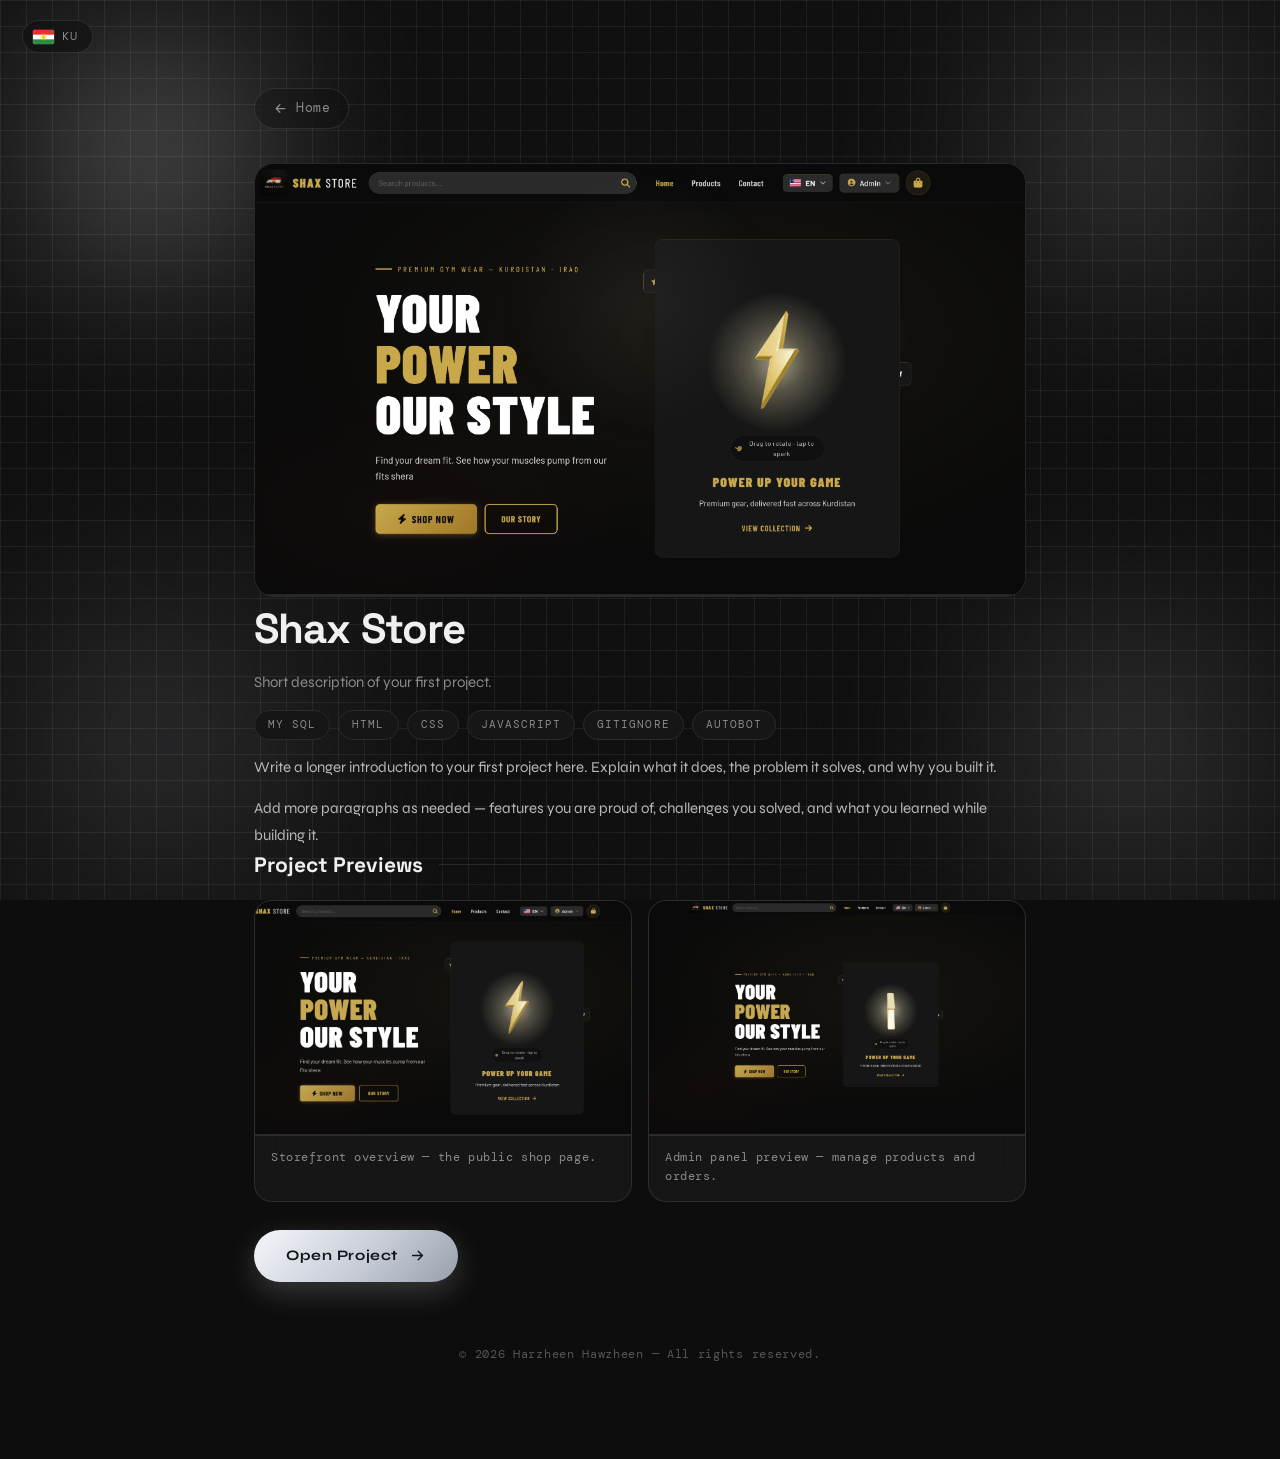
==== project.html @ 423fa11d "Add files via upload" ====
<!DOCTYPE html>
<html lang="en">
<head>
  <meta charset="UTF-8">
  <meta name="viewport" content="width=device-width, initial-scale=1.0">
  <title>Project | Harzheen Hawzheen</title>
  <meta name="description" content="Project details.">
  <link rel="preconnect" href="https://fonts.googleapis.com">
  <link rel="preconnect" href="https://fonts.gstatic.com" crossorigin>
  <link href="https://fonts.googleapis.com/css2?family=Syne:wght@400;500;600;700;800&family=DM+Mono:wght@300;400;500&display=swap" rel="stylesheet">
  <link rel="stylesheet" href="style.css">
</head>
<body>

  <div class="backdrop" aria-hidden="true">
    <div class="orb orb-a"></div>
    <div class="orb orb-b"></div>
    <div class="orb orb-c"></div>
    <div class="orb orb-d"></div>
    <div class="grid-lines"></div>
    <div class="grain"></div>
  </div>

  <!-- language switcher: EN / كوردی -->
  <button class="lang-btn" id="lang-btn" type="button" aria-label="Switch language">
    <span class="flag" id="lang-flag"></span>
    <span class="mono" id="lang-code">KU</span>
  </button>

  <main class="page">

    <nav class="topbar reveal">
      <a class="back" href="index.html">
        <svg viewBox="0 0 24 24" aria-hidden="true"><path d="M19 12H5M11 18l-6-6 6-6"/></svg>
        <span data-i18n="backHome">Home</span>
      </a>
    </nav>

    <article class="detail reveal">
      <div class="detail-thumb">
        <img id="project-image" src="" alt="">
      </div>
      <h1 class="detail-title" id="project-title"></h1>
      <p class="detail-tagline" id="project-tagline"></p>
      <div class="tags" id="project-tags"></div>
      <div class="detail-body" id="project-body"></div>
      <section id="project-features"></section>
      <section id="preview-section">
        <div class="section-head">
          <h2 id="previews-title" data-i18n="previewsTitle">Previews</h2>
          <span class="rule"></span>
        </div>
        <div class="preview-grid" id="project-previews"><!-- auto-generated by script.js from PROJECTS[n].previews --></div>
      </section>
      <div class="detail-actions">
        <a id="project-link" class="useful-btn" href="#">
          Open Project
          <svg viewBox="0 0 24 24" aria-hidden="true"><path d="M5 12h14M13 6l6 6-6 6"/></svg>
        </a>
        <a id="project-code" class="btn-outline" href="#">
          View Code
          <svg viewBox="0 0 24 24" aria-hidden="true"><path d="M8 6l-5 6 5 6M16 6l5 6-5 6"/></svg>
        </a>
      </div>
    </article>

    <footer class="site-footer reveal">
      <p class="copyright">&copy; 2026 Harzheen Hawzheen &mdash; All rights reserved.</p>
    </footer>

  </main>

  <script src="script.js"></script>
</body>
</html>
---- style.css ----
/* ============================================================
   Harzheen Hawzheen — portfolio theme
   Dark monochrome (silver accent) inspired by portofolio-rho
   Fonts: Syne (headings/body) + DM Mono (labels) via vars below.
   Owner: swap fonts by editing --font-heading / --font-body /
   --font-body / --font-mono — script.js initFontLoader() auto-downloads any
   Google Font named here (skips local/system fonts).
   ============================================================ */

:root {
   --font-body: "Syne", sans-serif;
   --font-heading: "Syne", sans-serif;
   --font-mono: "DM Mono", monospace;
   --font-display: "Space Grotesk", sans-serif;  /* big section titles */
   --font-code: "JetBrains Mono", monospace;     /* code window only */

  --bg: #0d0d0d;
  --bg-card: #161616;
  --surface: rgba(255, 255, 255, 0.04);
  --surface-hover: rgba(255, 255, 255, 0.08);

  --border: #2a2a2a;
  --card-border: rgba(255, 255, 255, 0.1);
  --border-strong: rgba(255, 255, 255, 0.32);

  --accent: #d4d4d4;
  --accent-light: #f0f0f0;
  --text: #f0f0f0;
  --muted: #8a8a8a;
  --faint: #555;

  --radius: 24px;
}

/* ---------- base ---------- */

*,
*::before,
*::after {
  box-sizing: border-box;
  margin: 0;
  padding: 0;
}

html {
  scroll-behavior: smooth;
  scrollbar-width: none;
}

body {
  min-height: 100vh;
  background: var(--bg);
  color: var(--text);
  font-family: var(--font-body);
  line-height: 1.5;
  -webkit-font-smoothing: antialiased;
  overflow-x: hidden;
}

::-webkit-scrollbar {
  width: 0;
  height: 0;
}
::-webkit-scrollbar-track {
  background: transparent;
}
::-webkit-scrollbar-thumb {
  background: transparent;
}

::selection {
  background: rgba(212, 212, 216, 0.28);
}

img {
  display: block;
  max-width: 100%;
}

a {
  color: inherit;
  text-decoration: none;
}

button {
  cursor: pointer;
  background: none;
  border: 0;
  color: inherit;
  font-family: inherit;
}

input,
textarea,
select {
  font-family: inherit;
  font-size: inherit;
  color: inherit;
  caret-color: #fff;
}

.mono {
  font-family: var(--font-mono);
}

h1, h2, h3, h4 {
  font-family: var(--font-heading);
}

.custom-scroll::-webkit-scrollbar {
  width: 6px;
}
.custom-scroll::-webkit-scrollbar-track {
  background: transparent;
}
.custom-scroll::-webkit-scrollbar-thumb {
  background: rgba(255, 255, 255, 0.12);
  border-radius: 999px;
}

/* ---------- backdrop: corner orbs + grid + grain ---------- */

.backdrop {
  position: fixed;
  inset: 0;
  z-index: 0;
  overflow: hidden;
  pointer-events: none;
}

.orb {
  position: absolute;
  width: 224px;
  height: 224px;
  border-radius: 50%;
}

.orb-a {
  top: 40px;
  left: 40px;
  background: #ffffff;
  opacity: 0.3;
  filter: blur(90px);
  animation: drift 16s ease-in-out infinite alternate;
}

.orb-b {
  top: 40px;
  right: 40px;
  background: #d4d4d8;
  opacity: 0.25;
  filter: blur(100px);
  animation: drift 19s ease-in-out infinite alternate-reverse;
}

.orb-c {
  bottom: 40px;
  left: 40px;
  width: 240px;
  height: 240px;
  background: #a1a1aa;
  opacity: 0.3;
  filter: blur(110px);
  animation: drift 22s ease-in-out infinite alternate-reverse;
}

.orb-d {
  bottom: 40px;
  right: 40px;
  background: #ffffff;
  opacity: 0.2;
  filter: blur(100px);
  animation: drift 17s ease-in-out infinite alternate;
}

@keyframes drift {
  from { transform: translate(0, 0) scale(1); }
  to   { transform: translate(-34px, 30px) scale(1.12); }
}

.grid-lines {
  position: absolute;
  inset: 0;
  background-image:
    linear-gradient(to right, rgba(255, 255, 255, 0.063) 1px, transparent 1px),
    linear-gradient(to bottom, rgba(255, 255, 255, 0.063) 1px, transparent 1px);
  background-size: 26px 26px;
}

.grain {
  position: absolute;
  inset: 0;
  opacity: 0.04;
  background-image: url("data:image/svg+xml,%3Csvg xmlns='http://www.w3.org/2000/svg' width='140' height='140'%3E%3Cfilter id='n'%3E%3CfeTurbulence type='fractalNoise' baseFrequency='0.9' numOctaves='2'/%3E%3C/filter%3E%3Crect width='100%25' height='100%25' filter='url(%23n)'/%3E%3C/svg%3E");
}

/* ---------- language switcher (EN / كوردی) ---------- */

.lang-btn {
  position: fixed;
  top: 20px;
  inset-inline-start: 22px;
  z-index: 60;
  display: inline-flex;
  align-items: center;
  gap: 8px;
  padding: 8px 14px 8px 10px;
  border-radius: 999px;
  border: 1px solid var(--card-border);
  background: rgba(13, 13, 13, 0.55);
  backdrop-filter: blur(14px);
  -webkit-backdrop-filter: blur(14px);
  color: var(--muted);
  font-family: var(--font-mono);
  font-size: 11.5px;
  letter-spacing: 0.1em;
  cursor: pointer;
  transition: color 0.25s ease, border-color 0.25s ease, transform 0.25s ease;
}

.lang-btn:hover {
  color: var(--text);
  border-color: var(--border-strong);
  transform: translateY(-2px);
}

.lang-btn .flag {
  display: block;
  width: 21px;
  height: 14px;
  border-radius: 3px;
  overflow: hidden;
  flex-shrink: 0;
  box-shadow: 0 0 0 1px rgba(255, 255, 255, 0.12);
}

.lang-btn .flag svg {
  display: block;
  width: 100%;
  height: 100%;
}

/* ---------- shared components ---------- */

.glass-card {
  background: var(--surface);
  border: 1px solid var(--card-border);
  border-radius: var(--radius);
  backdrop-filter: blur(24px);
  -webkit-backdrop-filter: blur(24px);
  padding: clamp(22px, 3vw, 32px);
}

.section-head-center {
  text-align: center;
  margin-bottom: 40px;
}

.section-head-center h2 {
  font-family: var(--font-display);
  font-size: clamp(30px, 4.5vw, 46px);
  font-weight: 700;
  letter-spacing: -0.02em;
  color: var(--text);
}

.section-head-center p {
  margin-top: 12px;
  max-width: 620px;
  margin-inline: auto;
  font-size: 14.5px;
  font-weight: 400;
  color: rgba(255, 255, 255, 0.55);
}

.section-head {
  display: flex;
  align-items: center;
  gap: 16px;
  margin-bottom: 20px;
}

.section-head h2 {
  font-family: var(--font-display);
  font-size: 21px;
  font-weight: 700;
  color: var(--text);
  white-space: nowrap;
}

.rule {
  height: 1px;
  flex: 1;
  background: linear-gradient(90deg, var(--border), transparent);
}

.pill-row {
  display: flex;
  flex-wrap: wrap;
  gap: 8px;
}

.pill-row span {
  font-family: var(--font-mono);
  font-size: 11px;
  letter-spacing: 0.02em;
  color: var(--muted);
  border: 1px solid var(--border);
  background: var(--bg-card);
  padding: 6px 13px;
  border-radius: 999px;
  transition: color 0.25s ease, border-color 0.25s ease;
}

.pill-row span:hover {
  color: var(--text);
  border-color: var(--border-strong);
}

.arrow {
  display: grid;
  place-items: center;
  width: 36px;
  height: 36px;
  flex-shrink: 0;
  border-radius: 50%;
  border: 1px solid var(--card-border);
  background: rgba(0, 0, 0, 0.2);
  color: var(--accent);
  font-size: 15px;
  transition: background 0.3s ease, color 0.3s ease, transform 0.3s ease, box-shadow 0.3s ease;
}

.project:hover .arrow,
.useful-card:hover .arrow,
.link-card:hover .arrow,
.store-btn:hover .arrow {
  background: linear-gradient(135deg, #f2f4f8, #b9bfcb);
  color: #10141b;
  transform: rotate(45deg);
  box-shadow: 0 6px 18px rgba(212, 212, 216, 0.35);
}

/* ============================================================
   HOME — hero
   ============================================================ */

.hero {
  position: relative;
  min-height: 100vh;
  display: flex;
  align-items: center;
  padding: 96px clamp(24px, 7vw, 120px) 90px;
  overflow: hidden;
}

#particles {
  position: absolute;
  inset: 0;
  z-index: 1;
  pointer-events: none;
}

.hero-inner {
  position: relative;
  z-index: 2;
  width: 100%;
  max-width: 600px;
  display: flex;
  flex-direction: column;
  align-items: flex-start;
}

/* decorative typing code editor — fills the empty hero side
   (inline-end: right in English, left in Kurdish RTL) */

.code-window {
  position: absolute;
  inset-inline-end: clamp(24px, 6vw, 100px);
  top: 50%;
  transform: translateY(-50%);
  z-index: 2;
  width: min(440px, 38vw);
}

.cw-float {
  animation: cwFloat 7s ease-in-out infinite alternate;
}

@keyframes cwFloat {
  from { transform: translateY(-5px); }
  to { transform: translateY(7px); }
}

@keyframes cwIn {
  from { opacity: 0; transform: translateX(36px); }
  to { opacity: 1; transform: none; }
}

.code-window .cw-float {
  animation:
    cwIn 1s cubic-bezier(0.22, 1, 0.36, 1) 0.65s backwards,
    cwFloat 7s ease-in-out 1.8s infinite alternate;
}

.cw-bar {
  display: flex;
  align-items: center;
  gap: 7px;
  padding: 12px 16px;
  border: 1px solid var(--card-border);
  border-bottom: 0;
  border-radius: 18px 18px 0 0;
  background: rgba(22, 22, 24, 0.72);
  backdrop-filter: blur(16px);
  -webkit-backdrop-filter: blur(16px);
}

.cw-dot {
  width: 10px;
  height: 10px;
  border-radius: 50%;
  background: rgba(255, 255, 255, 0.14);
}

.cw-dot:nth-child(1) { background: rgba(255, 95, 87, 0.75); }
.cw-dot:nth-child(2) { background: rgba(254, 188, 46, 0.75); }
.cw-dot:nth-child(3) { background: rgba(40, 200, 64, 0.75); }

.cw-file {
  margin-inline-start: auto;
  font-size: 11px;
  letter-spacing: 0.08em;
  color: var(--faint);
}

.cw-body {
  direction: ltr; /* code always reads left-to-right, even in Kurdish */
  margin: 0;
  min-height: 285px;
  padding: 20px 22px;
  border: 1px solid var(--card-border);
  border-radius: 0 0 18px 18px;
  background: rgba(13, 13, 15, 0.66);
  backdrop-filter: blur(16px);
  -webkit-backdrop-filter: blur(16px);
  box-shadow: 0 30px 70px rgba(0, 0, 0, 0.45);
  font-family: var(--font-code);
  font-size: 12.5px;
  line-height: 1.85;
  color: var(--muted);
  white-space: pre-wrap;
  word-break: break-word;
}

.cw-body code::after {
  content: "";
  display: inline-block;
  width: 8px;
  height: 14px;
  margin-left: 3px;
  vertical-align: -2px;
  background: #58e08a;
  animation: cwBlink 1.05s steps(1) infinite;
}

@keyframes cwBlink {
  50% { opacity: 0; }
}

/* syntax colors */
.cw-body .kw { color: #58e08a; }
.cw-body .str { color: #c9cfd9; }
.cw-body .var { color: #eef1f6; }
.cw-body .fn { color: #aab3c2; }
.cw-body .num { color: #8fe3ac; }
.cw-body .pl { color: #767d89; }
.cw-body .cm { color: #5a606b; font-style: italic; }

/* hero profile picture — square tile w/ rotating silver ring */

.hero-avatar {
  position: relative;
  width: 128px;
  height: 128px;
  margin-bottom: 26px;
  border-radius: 22px;
  padding: 4px;
  overflow: hidden;
}

.hero-avatar::before {
  content: "";
  position: absolute;
  inset: -60%;
  background: conic-gradient(from 140deg, #eceff4, #565c66, #f4f6fa, #8a919d, #eceff4);
  animation: spin 9s linear infinite;
}

.hero-avatar img,
.hero-avatar .avatar-fallback {
  display: block;
  width: 100%;
  height: 100%;
  border-radius: 17px;
  object-fit: cover;
  object-position: center top;
  border: 2px solid var(--bg);
  position: relative;
  z-index: 1;
}

.hero-avatar img {
  filter: saturate(0.88) contrast(1.04);
  box-shadow: 0 14px 40px rgba(0, 0, 0, 0.45);
}

.avatar-fallback {
  display: grid;
  place-items: center;
  font-family: var(--font-heading);
  font-size: 38px;
  font-weight: 700;
  color: #10141b;
  background: linear-gradient(135deg, #f2f4f8, #aeb5c2);
}

@keyframes spin {
  to { transform: rotate(360deg); }
}

.mono-badge {
  display: inline-flex;
  align-items: center;
  gap: 9px;
  font-family: var(--font-mono);
  font-size: 12px;
  letter-spacing: 0.2em;
  text-transform: uppercase;
  color: var(--muted);
  margin-bottom: 22px;
}

.dot {
  width: 7px;
  height: 7px;
  border-radius: 50%;
  background: #58e08a;
  box-shadow: 0 0 10px rgba(88, 224, 138, 0.8);
  animation: pulse 2.2s ease-in-out infinite;
  flex-shrink: 0;
}

@keyframes pulse {
  50% { opacity: 0.45; }
}

.hero-title {
  font-size: clamp(34px, 6vw, 64px);
  font-weight: 800;
  line-height: 1.05;
  letter-spacing: -0.03em;
  margin-bottom: 20px;
}

.line-one {
  display: block;
  color: var(--text);
}

.line-two {
  display: block;
  color: var(--muted);
}

.type-line {
  min-height: 1.7em;
  margin-bottom: 14px;
  font-family: var(--font-mono);
  font-size: 15px;
  letter-spacing: 0.1em;
  color: var(--accent-light);
}

.type-cursor {
  margin-left: 2px;
  color: var(--accent);
  animation: blink 1.05s steps(1) infinite;
}

@keyframes blink {
  50% { opacity: 0; }
}

.hero-bio {
  max-width: 460px;
  margin-bottom: 26px;
  font-size: 14px;
  font-weight: 400;
  line-height: 1.9;
  letter-spacing: 0.01em;
  color: var(--muted);
}

.hero .pill-row {
  margin-bottom: 28px;
}

.hint-col {
  display: flex;
  flex-direction: column;
  align-items: flex-start;
  gap: 7px;
  font-family: var(--font-mono);
  font-size: 13px;
  letter-spacing: 0.04em;
  color: var(--faint);
}

.scroll-hint {
  position: absolute;
  left: 50%;
  bottom: 36px;
  transform: translateX(-50%);
  z-index: 2;
  display: flex;
  align-items: center;
  gap: 9px;
  font-family: var(--font-mono);
  font-size: 11px;
  letter-spacing: 0.24em;
  text-transform: uppercase;
  color: var(--faint);
}

.scroll-hint .bob {
  display: inline-block;
  font-size: 14px;
  letter-spacing: 0;
  color: var(--muted);
  animation: bob 1.8s ease-in-out infinite;
}

@keyframes bob {
  50% { transform: translateY(5px); }
}

/* hero entrance animations */

.hero-in,
.hero-in-left {
  opacity: 0;
  animation: heroIn 1s cubic-bezier(0.22, 1, 0.36, 1) forwards;
}

.hero-in-left {
  animation-name: heroInLeft;
}

.d1 { animation-delay: 0.05s; }
.d2 { animation-delay: 0.18s; }
.d3 { animation-delay: 0.32s; }
.d4 { animation-delay: 0.5s; }
.d5 { animation-delay: 0.64s; }
.d6 { animation-delay: 0.78s; }
.d7 { animation-delay: 0.92s; }

@keyframes heroIn {
  from {
    opacity: 0;
    transform: translateY(32px);
    filter: blur(10px);
  }
  to {
    opacity: 1;
    transform: translateY(0);
    filter: blur(0);
  }
}

@keyframes heroInLeft {
  from {
    opacity: 0;
    transform: translateX(-70px) rotate(-4deg);
    filter: blur(10px);
  }
  to {
    opacity: 1;
    transform: translateX(0) rotate(0);
    filter: blur(0);
  }
}

/* ============================================================
   HOME — sections shell
   ============================================================ */

.home-section {
  position: relative;
  z-index: 1;
  max-width: 1450px;
  margin: 0 auto;
  padding: 96px clamp(24px, 7vw, 80px);
}

/* ---------- showcase tabs ---------- */

.tabs {
  max-width: 640px;
  margin: 0 auto 42px;
  display: flex;
  gap: 8px;
  padding: 8px;
  border-radius: 999px;
  background: var(--surface);
  border: 1px solid var(--card-border);
  backdrop-filter: blur(24px);
  -webkit-backdrop-filter: blur(24px);
}

.tab {
  flex: 1;
  padding: 12px;
  border-radius: 999px;
  font-family: var(--font-body);
  font-size: 14px;
  font-weight: 600;
  text-align: center;
  color: rgba(255, 255, 255, 0.5);
  transition: background 0.3s ease, color 0.3s ease;
}

.tab:hover {
  color: var(--text);
}

.tab.active {
  background: rgba(255, 255, 255, 0.1);
  color: var(--text);
}

.tab-panel {
  display: none;
}

.tab-panel.active {
  display: block;
  animation: fadeIn 0.45s ease;
}

@keyframes fadeIn {
  from { opacity: 0; transform: translateY(10px); }
  to   { opacity: 1; transform: none; }
}

/* ---------- project cards (rendered by script.js) ---------- */

#project-cards {
  display: grid;
  grid-template-columns: repeat(auto-fit, minmax(300px, 1fr));
  gap: 20px;
}

.project {
  position: relative;
  display: flex;
  flex-direction: column;
  text-decoration: none;
  color: inherit;
  border-radius: 20px;
  overflow: hidden;
  border: 1px solid var(--card-border);
  background: var(--surface);
  backdrop-filter: blur(14px);
  transition: transform 0.3s ease, border-color 0.3s ease, box-shadow 0.3s ease;
}

.project:hover {
  transform: translateY(-4px);
  border-color: var(--border-strong);
  box-shadow: 0 18px 44px rgba(0, 0, 0, 0.5), 0 0 0 1px rgba(255, 255, 255, 0.06);
}

.thumb {
  aspect-ratio: 16 / 9;
  overflow: hidden;
  background: #101010;
}

.thumb img {
  width: 100%;
  height: 100%;
  object-fit: cover;
  filter: saturate(0.92) contrast(1.02);
  transition: transform 0.5s ease, filter 0.5s ease;
}

.project:hover .thumb img {
  transform: scale(1.05);
  filter: saturate(1.05) contrast(1.03);
}

.meta {
  display: flex;
  align-items: center;
  justify-content: space-between;
  gap: 14px;
  padding: 17px 19px;
}

.meta h3 {
  font-size: 17.5px;
  font-weight: 700;
  color: var(--text);
}

.meta p {
  margin-top: 4px;
  font-size: 13px;
  line-height: 1.55;
  color: var(--muted);
}

/* ---------- skills (Tech Stack tab) ---------- */

.skills-wrap {
  max-width: 1040px;
  margin: 0 auto;
  display: grid;
  grid-template-columns: 1fr 330px;
  gap: clamp(30px, 5vw, 56px);
  align-items: start;
}

/* languages as equal chips — no levels, no ranking, just "I know it" */

.skill-chips {
  display: flex;
  flex-wrap: wrap;
  gap: 12px;
  align-content: flex-start;
}

.chip {
  display: inline-flex;
  align-items: center;
  gap: 10px;
  padding: 13px 20px;
  border-radius: 999px;
  border: 1px solid var(--card-border);
  background: var(--surface);
  backdrop-filter: blur(14px);
  -webkit-backdrop-filter: blur(14px);
  font-family: var(--font-body);
  font-size: 14.5px;
  font-weight: 600;
  color: var(--text);
  transition: border-color 0.3s ease, transform 0.3s ease, box-shadow 0.3s ease;
}

.chip::before {
  content: "";
  width: 7px;
  height: 7px;
  border-radius: 50%;
  background: #58e08a;
  box-shadow: 0 0 10px rgba(88, 224, 138, 0.8);
  flex-shrink: 0;
}

.chip:hover {
  border-color: var(--border-strong);
  transform: translateY(-2px);
  box-shadow: 0 10px 26px rgba(0, 0, 0, 0.35);
}

/* staggered pop-in for chip/pill groups (langs, tools) */

.pop-seq > * {
  opacity: 0;
  transform: translateY(16px) scale(0.95);
  transition:
    opacity 0.5s ease,
    transform 0.55s cubic-bezier(0.22, 1, 0.36, 1),
    border-color 0.3s ease,
    box-shadow 0.3s ease;
}

.pop-seq.in > * {
  opacity: 1;
  transform: none;
}

.pop-seq.in > *:nth-child(1) { transition-delay: 0.05s; }
.pop-seq.in > *:nth-child(2) { transition-delay: 0.12s; }
.pop-seq.in > *:nth-child(3) { transition-delay: 0.19s; }
.pop-seq.in > *:nth-child(4) { transition-delay: 0.26s; }
.pop-seq.in > *:nth-child(5) { transition-delay: 0.33s; }
.pop-seq.in > *:nth-child(6) { transition-delay: 0.4s; }
.pop-seq.in > *:nth-child(7) { transition-delay: 0.47s; }
.pop-seq.in > *:nth-child(8) { transition-delay: 0.54s; }
.pop-seq.in > *:nth-child(9) { transition-delay: 0.61s; }
.pop-seq.in > *:nth-child(10) { transition-delay: 0.68s; }

/* certificates panel */

.cert-grid {
  display: grid;
  grid-template-columns: repeat(auto-fit, minmax(230px, 1fr));
  gap: 16px;
  max-width: 860px;
  margin: 0 auto;
}

.cert-card {
  position: relative;
  padding: 24px 22px;
  border-radius: 18px;
  border: 1px solid var(--card-border);
  background: var(--surface);
  backdrop-filter: blur(14px);
  -webkit-backdrop-filter: blur(14px);
  transition: border-color 0.3s ease, transform 0.3s ease, box-shadow 0.3s ease;
}

.cert-card:hover {
  border-color: var(--border-strong);
  transform: translateY(-3px);
  box-shadow: 0 14px 34px rgba(0, 0, 0, 0.35);
}

.cert-tag {
  display: inline-block;
  font-size: 10px;
  letter-spacing: 0.14em;
  text-transform: uppercase;
  color: var(--faint);
  border: 1px solid var(--card-border);
  border-radius: 999px;
  padding: 4px 10px;
  margin-bottom: 14px;
}

.cert-card h3 {
  font-family: var(--font-heading);
  font-size: 17px;
  font-weight: 600;
  color: var(--text);
  margin-bottom: 6px;
}

.cert-card p {
  font-size: 13.5px;
  line-height: 1.55;
  color: var(--muted);
}

/* in-progress certificate variant (Java / JavaScript) */

.cert-card.progress {
  border-style: dashed;
  border-color: rgba(212, 212, 212, 0.28);
  overflow: hidden;
}

.cert-card.progress::before {
  content: "";
  position: absolute;
  inset: 0;
  background: linear-gradient(115deg, transparent 38%, rgba(212, 212, 212, 0.08) 50%, transparent 62%);
  transform: translateX(-120%);
  animation: cert-sheen 3.4s ease-in-out infinite;
  pointer-events: none;
}

@keyframes cert-sheen {
  0%, 55% { transform: translateX(-120%); }
  90%, 100% { transform: translateX(120%); }
}

.cert-progress {
  display: inline-flex;
  align-items: center;
  gap: 7px;
  margin-top: 14px;
  padding: 5px 12px;
  font-size: 10px;
  letter-spacing: 0.16em;
  text-transform: uppercase;
  color: var(--accent-light);
  border: 1px solid var(--card-border);
  border-radius: 999px;
  background: rgba(255, 255, 255, 0.03);
}

.cert-progress .dot {
  width: 6px;
  height: 6px;
}

/* "2+ years of experience" stat badge (experience head) */

.exp-years {
  display: inline-flex;
  align-items: center;
  gap: 9px;
  margin-top: 20px;
  padding: 9px 18px;
  border-radius: 999px;
  border: 1px solid var(--card-border);
  background: var(--surface);
  backdrop-filter: blur(14px);
  -webkit-backdrop-filter: blur(14px);
  font-family: var(--font-mono);
  font-size: 12px;
  letter-spacing: 0.16em;
  text-transform: uppercase;
  color: var(--muted);
  transition: border-color 0.3s ease, box-shadow 0.3s ease;
}

.exp-years:hover {
  border-color: var(--border-strong);
  box-shadow: 0 10px 26px rgba(0, 0, 0, 0.35);
}

.exp-years strong {
  color: var(--text);
  font-size: 15px;
  letter-spacing: 0.02em;
}


.tools-side {
  padding: 26px 24px;
  border-radius: 20px;
  border: 1px solid var(--card-border);  background: var(--surface);
  backdrop-filter: blur(14px);
}

.tools-title {
  font-size: 17px;
  font-weight: 700;
  color: var(--accent-light);
  margin-bottom: 16px;
}

.tools-pills {
  margin-bottom: 0;
}

/* ---------- experience timeline ---------- */

.timeline {
  position: relative;
  max-width: 780px;
  margin: 0 auto;
  padding-inline-start: 36px;
}

.timeline::before {
  content: "";
  position: absolute;
  inset-inline-start: 9px;
  top: 8px;
  bottom: 8px;
  width: 2px;
  border-radius: 2px;
  background: linear-gradient(180deg, var(--border-strong), rgba(212, 212, 216, 0.06));
  transform: scaleY(0);
  transform-origin: top;
  transition: transform 1.6s cubic-bezier(0.22, 1, 0.36, 1);
}

.timeline.in::before {
  transform: scaleY(1);
}

.t-item {
  position: relative;
  padding: 19px 22px;
  margin-bottom: 18px;
  border-radius: 18px;
  border: 1px solid var(--card-border);
  background: var(--surface);
  backdrop-filter: blur(14px);
  transition: opacity 0.9s cubic-bezier(0.22, 1, 0.36, 1), transform 0.9s cubic-bezier(0.22, 1, 0.36, 1), border-color 0.3s ease;
}

.t-item:hover {
  border-color: var(--border-strong);
}

.t-item:last-child {
  margin-bottom: 0;
}

.t-item::before {
  content: "";
  position: absolute;
  inset-inline-start: -34px;
  top: 27px;
  width: 12px;
  height: 12px;
  border-radius: 50%;
  background: linear-gradient(135deg, #f2f4f8, #aeb5c2);
  box-shadow: 0 0 12px rgba(212, 212, 216, 0.6);
}

.t-period {
  font-family: var(--font-mono);
  font-size: 10.5px;
  letter-spacing: 0.18em;
  text-transform: uppercase;
  color: var(--faint);
}

.t-item h3 {
  margin-top: 7px;
  font-size: 19px;
  font-weight: 700;
  color: var(--text);
}

.t-place {
  display: block;
  margin-top: 3px;
  font-family: var(--font-mono);
  font-size: 12px;
  color: var(--accent-light);
  opacity: 0.75;
}

.t-desc {
  margin-top: 11px;
  font-size: 14px;
  line-height: 1.7;
  color: var(--muted);
}

.timeline .t-item.reveal {
  transform: translateX(-40px);
}

.timeline .t-item.reveal:nth-child(even) {
  transform: translateX(40px);
}

.timeline .t-item.reveal.in {
  transform: translateX(0);
}

/* ---------- contact ---------- */

.contact-solo {
  max-width: 660px;
  margin: 0 auto;
  width: 100%;
}

.connect-card h3 {
  font-size: clamp(21px, 2.5vw, 27px);
  font-weight: 700;
  margin-bottom: 8px;
}

.contact-sub {
  font-size: 13.5px;
  line-height: 1.7;
  color: rgba(255, 255, 255, 0.5);
  margin-bottom: 26px;
}

.connect-card .contact-sub {
  margin-bottom: 20px;
}

/* noticeable useful-links banner inside the connect card */

.useful-banner {
  position: relative;
  overflow: hidden;
  display: flex;
  align-items: center;
  gap: 14px;
  padding: 16px 18px;
  margin-bottom: 14px;
  border-radius: 18px;
  border: 1px solid var(--border-strong);
  background: linear-gradient(135deg, rgba(212, 212, 216, 0.1), rgba(212, 212, 216, 0.03));
  color: var(--text);
  transition: border-color 0.3s ease, box-shadow 0.3s ease, transform 0.3s ease;
}

.useful-banner:hover {
  border-color: #e6e8ee;
  transform: translateY(-2px);
  box-shadow: 0 12px 30px rgba(0, 0, 0, 0.4);
}

.ub-icon {
  width: 40px;
  height: 40px;
  border-radius: 12px;
  flex-shrink: 0;
  display: grid;
  place-items: center;
  font-size: 17px;
  color: #0d0d0d;
  background: linear-gradient(135deg, #f2f4f8, #aeb5c2);
}

.ub-text {
  display: flex;
  flex-direction: column;
  gap: 3px;
  min-width: 0;
}

.ub-text strong {
  font-family: var(--font-heading);
  font-size: 15.5px;
  font-weight: 700;
  color: var(--text);
}

.ub-text small {
  font-family: var(--font-mono);
  font-size: 11px;
  letter-spacing: 0.05em;
  color: var(--muted);
}

.useful-banner .ub-go {
  margin-inline-start: auto;
  width: 34px;
  height: 34px;
  border-radius: 50%;
  border: 1px solid var(--card-border);
  display: grid;
  place-items: center;
  color: var(--muted);
  flex-shrink: 0;
  transition: color 0.3s ease, border-color 0.3s ease, transform 0.3s ease;
}

.useful-banner:hover .ub-go {
  color: var(--text);
  border-color: var(--border-strong);
  transform: translate(1px, -1px);
}

.useful-banner .ub-go svg {
  width: 15px;
  height: 15px;
  fill: none;
  stroke: currentColor;
  stroke-width: 1.8;
  stroke-linecap: round;
  stroke-linejoin: round;
}

.social-row {
  position: relative;
  overflow: hidden;
  display: flex;
  align-items: center;
  gap: 15px;
  padding: 16px 18px;
  border-radius: 18px;
  border: 1px solid var(--card-border);
  background: rgba(0, 0, 0, 0.2);
  color: var(--text);
  transition: border-color 0.3s ease, box-shadow 0.3s ease;
}

.social-row.wide {
  margin-bottom: 12px;
}

.social-row::before {
  content: "";
  position: absolute;
  inset: 0;
  background: rgba(255, 255, 255, 0.05);
  transform: translateX(-101%);
  transition: transform 0.7s cubic-bezier(0.22, 1, 0.36, 1);
}

.social-row:hover {
  border-color: var(--border-strong);
  box-shadow: 0 14px 36px rgba(0, 0, 0, 0.4);
}

.social-row:hover::before {
  transform: translateX(0);
}

.social-row > svg {
  position: relative;
  z-index: 1;
  width: 21px;
  height: 21px;
  flex-shrink: 0;
  fill: currentColor;
  stroke: none;
}

.social-row > svg.stroke-icon {
  fill: none;
  stroke: currentColor;
  stroke-width: 1.7;
  stroke-linecap: round;
  stroke-linejoin: round;
}

.social-row .fill-dot {
  fill: currentColor;
  stroke: none;
}

.row-text {
  position: relative;
  z-index: 1;
  flex: 1;
  min-width: 0;
}

.row-text h3 {
  font-family: var(--font-heading);
  font-size: 16px;
  font-weight: 600;
}

.row-text p {
  margin-top: 3px;
  font-family: var(--font-mono);
  font-size: 11.5px;
  color: rgba(255, 255, 255, 0.38);
}

.go {
  position: relative;
  z-index: 1;
  display: grid;
  place-items: center;
  width: 30px;
  height: 30px;
  flex-shrink: 0;
  border-radius: 10px;
  background: rgba(255, 255, 255, 0.09);
  opacity: 0;
  transform: translateX(-8px);
  transition: opacity 0.35s ease, transform 0.35s ease;
}

.go svg {
  width: 13px;
  height: 13px;
  fill: none;
  stroke: currentColor;
  stroke-width: 2;
  stroke-linecap: round;
  stroke-linejoin: round;
}

.social-row:hover .go {
  opacity: 1;
  transform: translateX(0);
}

.social-grid {
  display: grid;
  grid-template-columns: 1fr 1fr;
  gap: 12px;
}

.social-grid .social-row + .social-row {
  margin-bottom: 0;
}

/* ---------- footer ---------- */

.site-footer {
  position: relative;
  z-index: 1;
  padding: 30px 24px 48px;
  text-align: center;
}

.copyright {
  font-family: var(--font-mono);
  font-size: 11.5px;
  letter-spacing: 0.06em;
  color: var(--faint);
}

/* ============================================================
   SUB-PAGES (project / useful / links)
   ============================================================ */

.page {
  position: relative;
  z-index: 1;
  max-width: 820px;
  margin: 0 auto;
  padding: 88px 24px 48px;
  display: flex;
  flex-direction: column;
  gap: 34px;
}

.topbar {
  display: flex;
  justify-content: space-between;
  align-items: center;
}

.back {
  display: inline-flex;
  align-items: center;
  gap: 8px;
  padding: 10px 18px;
  border-radius: 999px;
  border: 1px solid var(--card-border);
  background: rgba(0, 0, 0, 0.2);
  color: var(--muted);
  font-family: var(--font-mono);
  font-size: 12.5px;
  letter-spacing: 0.04em;
  backdrop-filter: blur(12px);
  transition: color 0.25s ease, border-color 0.25s ease, transform 0.25s ease;
}

.back svg {
  width: 15px;
  height: 15px;
  fill: none;
  stroke: currentColor;
  stroke-width: 2;
  stroke-linecap: round;
  stroke-linejoin: round;
}

.back:hover {
  color: var(--text);
  border-color: var(--border-strong);
  transform: translateX(-2px);
}

.intro {
  text-align: center;
}

.intro .detail-title {
  margin-bottom: 12px;
}

.intro-sub {
  font-family: var(--font-mono);
  font-size: 13px;
  letter-spacing: 0.08em;
  color: var(--muted);
}

.detail-title {
  font-family: var(--font-display);
  font-size: clamp(28px, 5vw, 42px);
  font-weight: 700;
  letter-spacing: -0.02em;
  color: var(--text);
}

/* ---------- project detail page ---------- */

.detail-thumb {
  aspect-ratio: 16 / 9;
  overflow: hidden;
  border-radius: 20px;
  border: 1px solid var(--card-border);
  background: #101010;
}

.detail-thumb img {
  width: 100%;
  height: 100%;
  object-fit: cover;
}

.detail-tagline {
  margin-top: 10px;
  font-size: 15px;
  line-height: 1.6;
  color: var(--muted);
}

.tags {
  display: flex;
  flex-wrap: wrap;
  gap: 8px;
  margin-top: 16px;
}

.tag {
  font-family: var(--font-mono);
  font-size: 10.5px;
  letter-spacing: 0.1em;
  text-transform: uppercase;
  color: var(--muted);
  border: 1px solid var(--border);
  background: var(--bg-card);
  padding: 6px 13px;
  border-radius: 999px;
}

.detail-body p {
  margin-top: 14px;
  font-size: 15px;
  line-height: 1.8;
  color: #b8b8b8;
}

.features-title {
  margin-top: 28px;
  font-size: 19px;
  font-weight: 700;
  color: var(--accent-light);
}

.feature-list {
  margin-top: 14px;
  list-style: none;
  display: flex;
  flex-direction: column;
  gap: 10px;
}

.feature-list li {
  position: relative;
  padding-inline-start: 22px;
  font-size: 14.5px;
  line-height: 1.6;
  color: #b8b8b8;
}

.feature-list li::before {
  content: "";
  position: absolute;
  inset-inline-start: 2px;
  top: 0.62em;
  width: 7px;
  height: 7px;
  border-radius: 50%;
  background: linear-gradient(135deg, #f2f4f8, #aeb5c2);
  box-shadow: 0 0 8px rgba(212, 212, 216, 0.5);
}

/* previews gallery (project detail page) */

.preview-grid {
  display: grid;
  grid-template-columns: repeat(auto-fit, minmax(260px, 1fr));
  gap: 16px;
}

.preview-card {
  margin: 0;
  border-radius: 18px;
  border: 1px solid var(--card-border);
  background: var(--surface);
  backdrop-filter: blur(14px);
  -webkit-backdrop-filter: blur(14px);
  overflow: hidden;
  transition: border-color 0.3s ease, transform 0.3s ease, box-shadow 0.3s ease;
}

.preview-card:hover {
  border-color: var(--border-strong);
  transform: translateY(-3px);
  box-shadow: 0 14px 34px rgba(0, 0, 0, 0.35);
}

.preview-card img {
  display: block;
  width: 100%;
  aspect-ratio: 16 / 10;
  object-fit: cover;
  object-position: top center;
  border-bottom: 1px solid var(--card-border);
  filter: saturate(0.92);
}

.preview-card.preview-fallback {
  aspect-ratio: 16 / 10;
  background:
    linear-gradient(135deg, #1a1c22 0%, #0d0e12 60%),
    repeating-linear-gradient(45deg, rgba(199, 204, 214, 0.07) 0 12px, transparent 12px 24px);
}

.preview-card figcaption {
  padding: 13px 16px 15px;
  font-family: var(--font-mono);
  font-size: 11.5px;
  letter-spacing: 0.05em;
  line-height: 1.6;
  color: var(--muted);
}

.detail-actions {
  margin-top: 28px;
  display: flex;
  flex-wrap: wrap;
  gap: 12px;
}

.useful-btn {
  position: relative;
  display: inline-flex;
  align-items: center;
  gap: 11px;
  padding: 15px 32px;
  border-radius: 999px;
  text-decoration: none;
  font-size: 14.5px;
  font-weight: 700;
  letter-spacing: 0.04em;
  color: #10141b;
  background: linear-gradient(135deg, #f4f6fa 0%, #c7ccd6 55%, #98a0ad 100%);
  box-shadow: 0 10px 30px rgba(212, 212, 216, 0.22);
  overflow: hidden;
  transition: transform 0.3s ease, box-shadow 0.3s ease;
}

.useful-btn::before {
  content: "";
  position: absolute;
  top: 0;
  left: -80%;
  width: 60%;
  height: 100%;
  background: linear-gradient(105deg, transparent, rgba(255, 255, 255, 0.55), transparent);
  transform: skewX(-20deg);
  animation: sheen 4.5s ease-in-out infinite;
}

@keyframes sheen {
  0%, 55% { left: -80%; }
  85%, 100% { left: 130%; }
}

.useful-btn:hover {
  transform: translateY(-3px);
  box-shadow: 0 16px 40px rgba(212, 212, 216, 0.35);
}

.useful-btn svg {
  width: 17px;
  height: 17px;
  fill: none;
  stroke: currentColor;
  stroke-width: 2;
  stroke-linecap: round;
  stroke-linejoin: round;
}

.btn-outline {
  display: inline-flex;
  align-items: center;
  gap: 10px;
  padding: 14px 30px;
  border-radius: 999px;
  border: 1px solid var(--border-strong);
  background: var(--surface);
  color: var(--accent-light);
  text-decoration: none;
  font-size: 14px;
  font-weight: 600;
  letter-spacing: 0.04em;
  backdrop-filter: blur(12px);
  transition: transform 0.3s ease, border-color 0.3s ease, box-shadow 0.3s ease;
}

.btn-outline:hover {
  transform: translateY(-3px);
  border-color: var(--accent-light);
  box-shadow: 0 12px 32px rgba(212, 212, 216, 0.18);
}

.btn-outline svg {
  width: 16px;
  height: 16px;
  fill: none;
  stroke: currentColor;
  stroke-width: 2;
  stroke-linecap: round;
  stroke-linejoin: round;
}

/* ---------- link store (useful.html) ---------- */

.store-grid {
  display: grid;
  grid-template-columns: repeat(2, 1fr);
  gap: 14px;
}

.store-btn {
  position: relative;
  display: flex;
  flex-direction: column;
  gap: 14px;
  padding: 22px 20px;
  border-radius: 20px;
  border: 1px solid var(--card-border);
  background: var(--surface);
  color: inherit;
  text-decoration: none;
  backdrop-filter: blur(14px);
  transition: transform 0.3s ease, border-color 0.3s ease, box-shadow 0.3s ease;
}

.store-btn:hover {
  transform: translateY(-4px);
  border-color: var(--border-strong);
  box-shadow: 0 18px 44px rgba(0, 0, 0, 0.5), 0 0 0 1px rgba(255, 255, 255, 0.06);
}

.store-btn h3 {
  font-size: 17px;
  font-weight: 700;
  color: var(--text);
}

.store-count {
  margin-top: 4px;
  font-family: var(--font-mono);
  font-size: 11px;
  letter-spacing: 0.1em;
  text-transform: uppercase;
  color: var(--faint);
}

.store-btn .arrow {
  position: absolute;
  top: 18px;
  inset-inline-end: 18px;
  width: 32px;
  height: 32px;
  font-size: 13px;
}

/* logo tiles (store buttons, link cards, category header) */

.store-logo,
.card-logo,
.cat-logo {
  display: grid;
  place-items: center;
  overflow: hidden;
  background: var(--surface);
  border: 1px solid var(--card-border);
  font-family: var(--font-heading);
  font-weight: 700;
  flex-shrink: 0;
}

.store-logo {
  width: 52px;
  height: 52px;
  border-radius: 14px;
  font-size: 24px;
}

.card-logo {
  width: 46px;
  height: 46px;
  border-radius: 12px;
  font-size: 20px;
}

.cat-logo {
  width: 84px;
  height: 84px;
  margin: 0 auto 16px;
  border-radius: 24px;
  font-size: 38px;
}

.store-logo img,
.card-logo img,
.cat-logo img {
  width: 100%;
  height: 100%;
  object-fit: cover;
}

.logo-fallback {
  background: linear-gradient(135deg, #f2f4f8, #aeb5c2);
  color: #10141b;
}

/* ---------- resources list (useful.html) ---------- */

.useful-card {
  position: relative;
  display: flex;
  align-items: center;
  justify-content: space-between;
  gap: 16px;
  padding: 18px 20px;
  border-radius: 18px;
  border: 1px solid var(--card-border);
  background: var(--surface);
  text-decoration: none;
  color: inherit;
  backdrop-filter: blur(14px);
  transition: transform 0.3s ease, border-color 0.3s ease, box-shadow 0.3s ease;
}

.useful-card + .useful-card {
  margin-top: 14px;
}

.useful-card:hover {
  transform: translateY(-3px);
  border-color: var(--border-strong);
  box-shadow: 0 16px 38px rgba(0, 0, 0, 0.45), 0 0 0 1px rgba(255, 255, 255, 0.06);
}

.useful-card h3 {
  font-size: 17px;
  font-weight: 700;
  color: var(--text);
}

.useful-card p {
  margin-top: 4px;
  font-size: 13px;
  line-height: 1.55;
  color: var(--muted);
}

/* ---------- links page cards ---------- */

.useful-list {
  display: flex;
  flex-direction: column;
}

.link-card {
  position: relative;
  display: flex;
  align-items: center;
  gap: 15px;
  padding: 14px 16px;
  border-radius: 18px;
  border: 1px solid var(--card-border);
  background: var(--surface);
  text-decoration: none;
  color: inherit;
  backdrop-filter: blur(14px);
  transition: transform 0.3s ease, border-color 0.3s ease, box-shadow 0.3s ease;
}

.link-card + .link-card {
  margin-top: 14px;
}

.link-card:hover {
  transform: translateY(-3px);
  border-color: var(--border-strong);
  box-shadow: 0 16px 38px rgba(0, 0, 0, 0.45), 0 0 0 1px rgba(255, 255, 255, 0.06);
}

.card-text {
  flex: 1;
  min-width: 0;
}

.link-card h3 {
  font-size: 16px;
  font-weight: 700;
  color: var(--text);
}

.link-card p {
  margin-top: 3px;
  font-size: 13px;
  line-height: 1.5;
  color: var(--muted);
}

/* ============================================================
   Pointer effects (signature — keep): cursor aurora, ripples,
   card spotlight borders. JS-driven in script.js.
   ============================================================ */

.cursor-glow {
  position: fixed;
  left: -170px;
  top: -170px;
  width: 340px;
  height: 340px;
  z-index: 2;
  pointer-events: none;
  border-radius: 50%;
  background: radial-gradient(circle, rgba(240, 240, 245, 0.05), transparent 58%);
  will-change: transform;
}

.click-ripple {
  position: fixed;
  z-index: 99;
  width: 16px;
  height: 16px;
  margin: -8px 0 0 -8px;
  border-radius: 50%;
  pointer-events: none;
  background: radial-gradient(circle, rgba(238, 241, 246, 0.25), transparent 65%);
  border: 2px solid rgba(238, 241, 246, 0.55);
  animation: ripple 0.7s cubic-bezier(0.22, 1, 0.36, 1) forwards;
}

@keyframes ripple {
  from { transform: scale(0.4); opacity: 0.9; }
  to   { transform: scale(9); opacity: 0; }
}

.project::after,
.useful-card::after,
.link-card::after,
.store-btn::after {
  content: "";
  position: absolute;
  inset: 0;
  border-radius: inherit;
  background: radial-gradient(300px circle at var(--mx, 50%) var(--my, 50%), rgba(240, 242, 246, 0.09), transparent 45%);
  opacity: 0;
  transition: opacity 0.4s ease;
  pointer-events: none;
}

.project:hover::after,
.useful-card:hover::after,
.link-card:hover::after,
.store-btn:hover::after {
  opacity: 1;
}

/* ============================================================
   Scroll reveals
   ============================================================ */

.reveal {
  opacity: 0;
  transform: translateY(26px);
  transition: opacity 0.9s cubic-bezier(0.22, 1, 0.36, 1), transform 0.9s cubic-bezier(0.22, 1, 0.36, 1);
}

.reveal.in {
  opacity: 1;
  transform: translateY(0);
}

.reveal-stagger > * {
  opacity: 0;
  transform: translateY(26px);
  transition: opacity 0.8s cubic-bezier(0.22, 1, 0.36, 1), transform 0.8s cubic-bezier(0.22, 1, 0.36, 1);
}

.reveal-stagger.in > * {
  opacity: 1;
  transform: translateY(0);
}

.reveal-stagger.in > *:nth-child(2) { transition-delay: 0.09s; }
.reveal-stagger.in > *:nth-child(3) { transition-delay: 0.18s; }
.reveal-stagger.in > *:nth-child(4) { transition-delay: 0.27s; }
.reveal-stagger.in > *:nth-child(5) { transition-delay: 0.36s; }
.reveal-stagger.in > *:nth-child(6) { transition-delay: 0.45s; }
.reveal-stagger.in > *:nth-child(7) { transition-delay: 0.54s; }
.reveal-stagger.in > *:nth-child(8) { transition-delay: 0.63s; }

/* ============================================================
   Responsive
   ============================================================ */

@media (max-width: 1240px) {
  /* hero stacks — no empty side for the code window */
  .code-window {
    display: none;
  }
}

@media (max-width: 1080px) {
  .skills-wrap {
    grid-template-columns: 1fr;
  }
}

@media (max-width: 768px) {
  .hero {
    padding-top: 84px;
    padding-bottom: 76px;
  }
  .home-section {
    padding-top: 68px;
    padding-bottom: 68px;
  }
  .page {
    padding-top: 76px;
  }
  .scroll-hint {
    bottom: 22px;
  }
}

@media (max-width: 560px) {
  .store-grid {
    grid-template-columns: 1fr;
  }
  .social-grid {
    grid-template-columns: 1fr;
  }
  .tabs {
    padding: 6px;
    gap: 6px;
  }
  .tab {
    padding: 10px 8px;
    font-size: 13px;
  }
  .lang-btn {
    top: 14px;
    inset-inline-start: 14px;
    padding: 7px 11px 7px 8px;
    font-size: 10.5px;
    gap: 6px;
  }
  .lang-btn .flag {
    width: 18px;
    height: 12px;
  }
}

/* ============================================================
   Reduced motion — disable all movement
   ============================================================ */

@media (prefers-reduced-motion: reduce) {
  html {
    scroll-behavior: auto;
  }
  .orb,
  .grain {
    animation: none;
  }
  .cert-card.progress::before {
    animation: none;
    display: none;
  }
  .cursor-glow,
  .click-ripple {
    display: none;
  }
  .hero-in,
  .hero-in-left,
  .type-cursor,
  .scroll-hint .bob,
  .cw-float,
  .cw-body code::after {
    animation: none;
    opacity: 1;
    filter: none;
    transform: none;
  }
  .pop-seq > * {
    opacity: 1;
    transform: none;
    transition: none;
  }
  .hero-title .line-two {
    opacity: 1;
    transform: none;
    filter: none;
  }
  .hero-avatar::before {
    animation: none;
  }
  .timeline::before,
  .fill,
  .reveal-stagger > * {
    animation: none;
    transition: none;
    transform: none;
    opacity: 1;
  }
  .reveal,
  .timeline .t-item.reveal,
  .timeline .t-item.reveal:nth-child(even),
  .timeline .t-item.reveal.in {
    opacity: 1;
    transform: none;
    transition: none;
  }
}
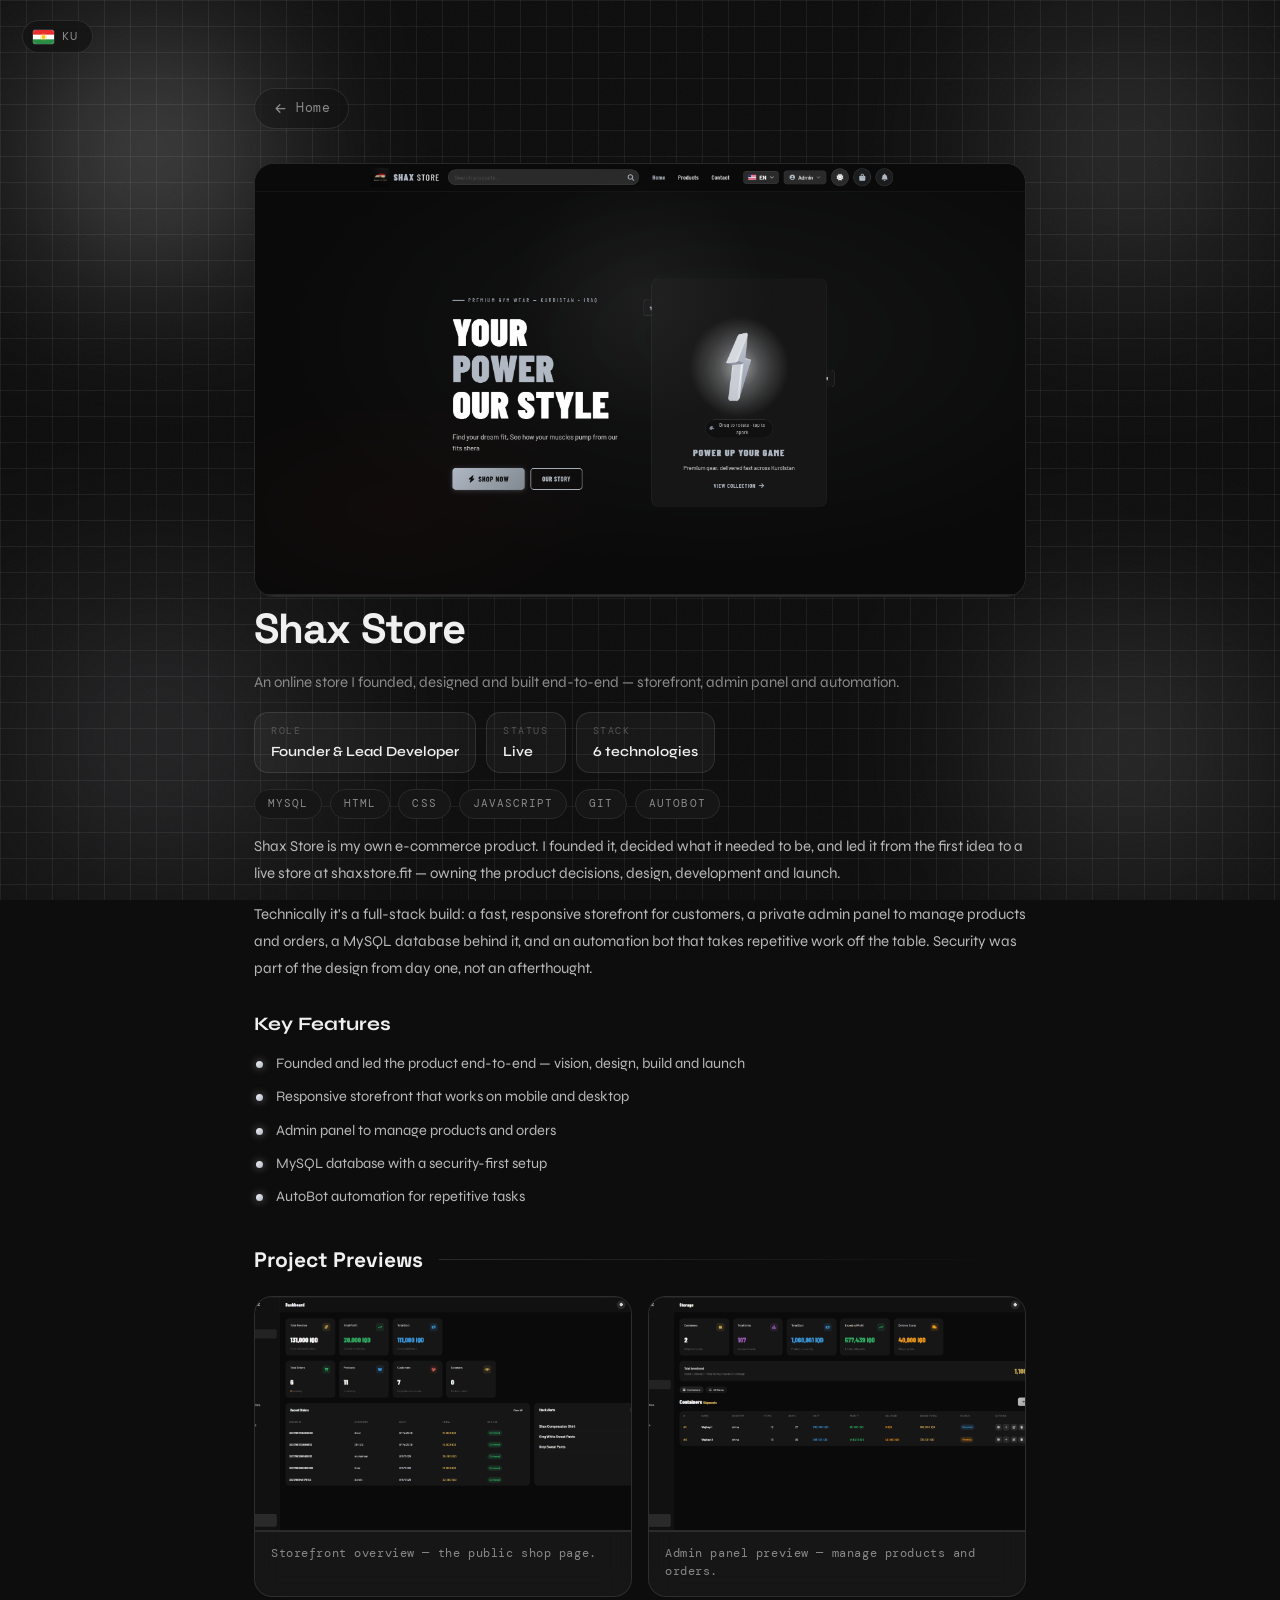
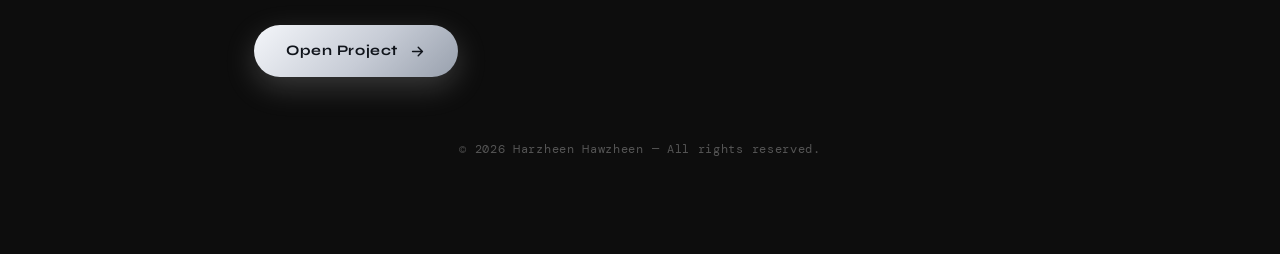
==== commit e3c076d6: "Redesign portfolio around developer & founder positioning - Hero: founder badge, new typed roles, CT" ====
--- a/project.html
+++ b/project.html
@@ -42,6 +42,7 @@
       </div>
       <h1 class="detail-title" id="project-title"></h1>
       <p class="detail-tagline" id="project-tagline"></p>
+      <div class="detail-meta" id="project-meta"><!-- role / status, rendered by script.js --></div>
       <div class="tags" id="project-tags"></div>
       <div class="detail-body" id="project-body"></div>
       <section id="project-features"></section>
@@ -50,7 +51,7 @@
           <h2 id="previews-title" data-i18n="previewsTitle">Previews</h2>
           <span class="rule"></span>
         </div>
-        <div class="preview-grid" id="project-previews"><!-- auto-generated by script.js from PROJECTS[n].previews --></div>
+        <div class="preview-wrap" id="project-previews"><!-- auto-generated by script.js from PROJECTS[n].previews --></div>
       </section>
       <div class="detail-actions">
         <a id="project-link" class="useful-btn" href="#">
--- a/style.css
+++ b/style.css
@@ -481,9 +481,9 @@
 
 .hero-avatar {
   position: relative;
-  width: 128px;
-  height: 128px;
-  margin-bottom: 26px;
+  width: 116px;
+  height: 116px;
+  margin-bottom: 24px;
   border-radius: 22px;
   padding: 4px;
   overflow: hidden;
@@ -603,7 +603,7 @@
 }
 
 .hero .pill-row {
-  margin-bottom: 28px;
+  margin-bottom: 26px;
 }
 
 .hint-col {
@@ -901,6 +901,8 @@
 .pop-seq.in > *:nth-child(8) { transition-delay: 0.54s; }
 .pop-seq.in > *:nth-child(9) { transition-delay: 0.61s; }
 .pop-seq.in > *:nth-child(10) { transition-delay: 0.68s; }
+.pop-seq.in > *:nth-child(11) { transition-delay: 0.75s; }
+.pop-seq.in > *:nth-child(12) { transition-delay: 0.82s; }
 
 /* certificates panel */
 
@@ -1891,6 +1893,484 @@
 }
 
 /* ============================================================
+   REDESIGN (Nov 2026) — founder / leader / developer layout
+   ============================================================ */
+
+/* mono eyebrow label above section titles ("01 — What I do") */
+
+.eyebrow {
+  display: inline-flex;
+  align-items: center;
+  gap: 12px;
+  margin-bottom: 16px;
+  font-size: 11.5px;
+  letter-spacing: 0.22em;
+  text-transform: uppercase;
+  color: var(--muted);
+}
+
+.eyebrow::before,
+.eyebrow::after {
+  content: "";
+  width: 26px;
+  height: 1px;
+  background: var(--border-strong);
+}
+
+/* hero: call-to-action buttons + stat strip */
+
+.hero-cta {
+  display: flex;
+  flex-wrap: wrap;
+  gap: 12px;
+  margin-bottom: 28px;
+}
+
+.hero-cta .useful-btn,
+.hero-cta .btn-outline {
+  padding-block: 13px;
+}
+
+.hero-stats {
+  display: flex;
+  border: 1px solid var(--card-border);
+  border-radius: 18px;
+  background: var(--surface);
+  backdrop-filter: blur(14px);
+  -webkit-backdrop-filter: blur(14px);
+  overflow: hidden;
+}
+
+.stat {
+  display: flex;
+  flex-direction: column;
+  gap: 4px;
+  padding: 14px 22px;
+}
+
+.stat + .stat {
+  border-inline-start: 1px solid var(--card-border);
+}
+
+.stat strong {
+  font-family: var(--font-display);
+  font-size: 21px;
+  font-weight: 700;
+  line-height: 1.1;
+  color: var(--text);
+}
+
+.stat span {
+  font-family: var(--font-mono);
+  font-size: 10.5px;
+  letter-spacing: 0.12em;
+  text-transform: uppercase;
+  color: var(--faint);
+}
+
+/* role marquee strip between hero and "What I do" */
+
+.marquee {
+  position: relative;
+  z-index: 1;
+  overflow: hidden;
+  padding: 20px 0;
+  border-block: 1px solid var(--card-border);
+  background: rgba(255, 255, 255, 0.02);
+  -webkit-mask-image: linear-gradient(90deg, transparent, #000 10%, #000 90%, transparent);
+  mask-image: linear-gradient(90deg, transparent, #000 10%, #000 90%, transparent);
+}
+
+.marquee-track {
+  display: flex;
+  align-items: center;
+  width: max-content;
+  animation: marquee 40s linear infinite;
+}
+
+[dir="rtl"] .marquee-track {
+  animation-name: marqueeRtl;
+}
+
+.marquee:hover .marquee-track {
+  animation-play-state: paused;
+}
+
+.m-word,
+.m-star {
+  padding-inline-end: 30px;
+  white-space: nowrap;
+}
+
+.m-word {
+  font-family: var(--font-display);
+  font-size: clamp(18px, 2.2vw, 26px);
+  font-weight: 600;
+  letter-spacing: -0.01em;
+  color: var(--muted);
+  transition: color 0.3s ease;
+}
+
+.m-word:hover {
+  color: var(--text);
+}
+
+.m-star {
+  font-size: 14px;
+  color: var(--faint);
+}
+
+@keyframes marquee {
+  to { transform: translateX(-50%); }
+}
+
+@keyframes marqueeRtl {
+  to { transform: translateX(50%); }
+}
+
+/* "What I do" — role cards (rendered by script.js from ROLES) */
+
+.role-grid {
+  max-width: 1100px;
+  margin: 0 auto;
+  display: grid;
+  grid-template-columns: repeat(2, 1fr);
+  gap: 20px;
+}
+
+.role-card {
+  position: relative;
+  padding: 30px 28px;
+  border-radius: 22px;
+  border: 1px solid var(--card-border);
+  background: var(--surface);
+  backdrop-filter: blur(14px);
+  -webkit-backdrop-filter: blur(14px);
+  overflow: hidden;
+  transition:
+    opacity 0.9s cubic-bezier(0.22, 1, 0.36, 1),
+    transform 0.9s cubic-bezier(0.22, 1, 0.36, 1),
+    border-color 0.3s ease,
+    box-shadow 0.3s ease;
+}
+
+.role-card:hover {
+  border-color: var(--border-strong);
+  box-shadow: 0 18px 44px rgba(0, 0, 0, 0.5), 0 0 0 1px rgba(255, 255, 255, 0.06);
+}
+
+.role-card.featured {
+  border-color: rgba(255, 255, 255, 0.2);
+  background: linear-gradient(145deg, rgba(255, 255, 255, 0.08), rgba(255, 255, 255, 0.02));
+}
+
+.role-top {
+  display: flex;
+  align-items: center;
+  justify-content: space-between;
+  margin-bottom: 22px;
+}
+
+.role-icon {
+  display: grid;
+  place-items: center;
+  width: 48px;
+  height: 48px;
+  border-radius: 14px;
+  color: #10141b;
+  background: linear-gradient(135deg, #f2f4f8, #aeb5c2);
+  box-shadow: 0 8px 22px rgba(212, 212, 216, 0.18);
+}
+
+.role-icon svg {
+  width: 22px;
+  height: 22px;
+  fill: none;
+  stroke: currentColor;
+  stroke-width: 1.8;
+  stroke-linecap: round;
+  stroke-linejoin: round;
+}
+
+.role-num {
+  font-size: 12px;
+  letter-spacing: 0.18em;
+  color: var(--faint);
+}
+
+.role-card h3 {
+  font-family: var(--font-display);
+  font-size: 22px;
+  font-weight: 700;
+  letter-spacing: -0.01em;
+  color: var(--text);
+  margin-bottom: 10px;
+}
+
+.role-card p {
+  font-size: 14px;
+  line-height: 1.75;
+  color: var(--muted);
+}
+
+.role-points {
+  list-style: none;
+  display: flex;
+  flex-wrap: wrap;
+  gap: 8px;
+  margin-top: 20px;
+}
+
+.role-points li {
+  font-family: var(--font-mono);
+  font-size: 11px;
+  letter-spacing: 0.02em;
+  color: var(--accent-light);
+  border: 1px solid var(--card-border);
+  background: rgba(0, 0, 0, 0.22);
+  padding: 6px 12px;
+  border-radius: 999px;
+}
+
+/* "How I lead a project" — process steps (rendered from PROCESS) */
+
+.steps {
+  position: relative;
+  max-width: 1100px;
+  margin: 0 auto;
+  padding-top: 28px;
+  list-style: none;
+  display: grid;
+  grid-template-columns: repeat(4, 1fr);
+  gap: 18px;
+}
+
+.steps::before {
+  content: "";
+  position: absolute;
+  top: 4px;
+  left: 12%;
+  right: 12%;
+  height: 1px;
+  background: linear-gradient(90deg, transparent, var(--border-strong), transparent);
+}
+
+.step-card {
+  position: relative;
+  padding: 26px 22px 24px;
+  border-radius: 20px;
+  border: 1px solid var(--card-border);
+  background: var(--surface);
+  backdrop-filter: blur(14px);
+  -webkit-backdrop-filter: blur(14px);
+}
+
+.step-card::before {
+  content: "";
+  position: absolute;
+  top: -29px;
+  left: 50%;
+  width: 11px;
+  height: 11px;
+  margin-left: -5.5px;
+  border-radius: 50%;
+  background: linear-gradient(135deg, #f2f4f8, #aeb5c2);
+  box-shadow: 0 0 12px rgba(212, 212, 216, 0.6);
+}
+
+.step-card:hover {
+  border-color: var(--border-strong);
+}
+
+.step-num {
+  display: block;
+  margin-bottom: 14px;
+  font-size: 11px;
+  letter-spacing: 0.18em;
+  text-transform: uppercase;
+  color: var(--faint);
+}
+
+.step-card h3 {
+  font-family: var(--font-display);
+  font-size: 19px;
+  font-weight: 700;
+  color: var(--text);
+  margin-bottom: 8px;
+}
+
+.step-card p {
+  font-size: 13.5px;
+  line-height: 1.7;
+  color: var(--muted);
+}
+
+/* timeline cards slide in from the side — don't let that widen the page on phones */
+#experience {
+  overflow-x: clip;
+}
+
+/* a lone project card shouldn't stretch across the whole page */
+#project-cards:has(> .project:only-child) {
+  max-width: 760px;
+  margin-inline: auto;
+}
+
+/* project card badge ("Founder") */
+
+.thumb {
+  position: relative;
+}
+
+.project-badge {
+  position: absolute;
+  top: 14px;
+  inset-inline-start: 14px;
+  display: inline-flex;
+  align-items: center;
+  gap: 7px;
+  padding: 6px 12px;
+  border-radius: 999px;
+  border: 1px solid var(--border-strong);
+  background: rgba(13, 13, 13, 0.72);
+  backdrop-filter: blur(10px);
+  -webkit-backdrop-filter: blur(10px);
+  font-size: 10.5px;
+  letter-spacing: 0.16em;
+  text-transform: uppercase;
+  color: var(--accent-light);
+}
+
+.project-badge::before {
+  content: "\2726";
+  font-size: 10px;
+}
+
+/* experience timeline: period + tag row */
+
+.t-head {
+  display: flex;
+  align-items: center;
+  justify-content: space-between;
+  flex-wrap: wrap;
+  gap: 10px;
+}
+
+.t-tag {
+  font-size: 10px;
+  letter-spacing: 0.14em;
+  text-transform: uppercase;
+  color: var(--muted);
+  border: 1px solid var(--card-border);
+  border-radius: 999px;
+  padding: 4px 10px;
+}
+
+/* project page: role / status row */
+
+.detail-meta {
+  display: flex;
+  flex-wrap: wrap;
+  gap: 10px;
+  margin-top: 18px;
+}
+
+.detail-meta:empty {
+  display: none;
+}
+
+.meta-item {
+  display: flex;
+  flex-direction: column;
+  gap: 3px;
+  padding: 10px 16px;
+  border-radius: 14px;
+  border: 1px solid var(--card-border);
+  background: var(--surface);
+}
+
+.meta-label {
+  font-family: var(--font-mono);
+  font-size: 10px;
+  letter-spacing: 0.16em;
+  text-transform: uppercase;
+  color: var(--faint);
+}
+
+.meta-item strong {
+  font-size: 14px;
+  font-weight: 600;
+  color: var(--text);
+}
+
+#preview-section {
+  margin-top: 36px;
+}
+
+/* project page: preview view switcher */
+
+.preview-toggle {
+  display: inline-flex;
+  gap: 6px;
+  padding: 6px;
+  margin-bottom: 18px;
+  border-radius: 999px;
+  border: 1px solid var(--card-border);
+  background: var(--surface);
+}
+
+.preview-btn {
+  padding: 9px 18px;
+  border-radius: 999px;
+  font-family: var(--font-mono);
+  font-size: 12px;
+  letter-spacing: 0.04em;
+  color: var(--muted);
+  transition: background 0.3s ease, color 0.3s ease;
+}
+
+.preview-btn:hover {
+  color: var(--text);
+}
+
+.preview-btn.active {
+  background: rgba(255, 255, 255, 0.1);
+  color: var(--text);
+}
+
+.preview-toggle[hidden],
+.preview-grid[hidden] {
+  display: none;
+}
+
+/* footer */
+
+.footer-inner {
+  max-width: 1100px;
+  margin: 0 auto;
+  padding-top: 30px;
+  border-top: 1px solid var(--card-border);
+  display: flex;
+  flex-direction: column;
+  align-items: center;
+  gap: 8px;
+}
+
+.footer-brand {
+  font-family: var(--font-display);
+  font-size: 18px;
+  font-weight: 700;
+  color: var(--text);
+}
+
+.footer-role {
+  font-size: 11px;
+  letter-spacing: 0.14em;
+  text-transform: uppercase;
+  color: var(--muted);
+}
+
+/* ============================================================
    Pointer effects (signature — keep): cursor aurora, ripples,
    card spotlight borders. JS-driven in script.js.
    ============================================================ */
@@ -1929,7 +2409,9 @@
 .project::after,
 .useful-card::after,
 .link-card::after,
-.store-btn::after {
+.store-btn::after,
+.role-card::after,
+.step-card::after {
   content: "";
   position: absolute;
   inset: 0;
@@ -1943,7 +2425,9 @@
 .project:hover::after,
 .useful-card:hover::after,
 .link-card:hover::after,
-.store-btn:hover::after {
+.store-btn:hover::after,
+.role-card:hover::after,
+.step-card:hover::after {
   opacity: 1;
 }
 
@@ -1996,6 +2480,27 @@
   .skills-wrap {
     grid-template-columns: 1fr;
   }
+  /* steps go 2 x 2 — the connecting line only makes sense in one row */
+  .steps {
+    grid-template-columns: repeat(2, 1fr);
+    padding-top: 0;
+  }
+  .steps::before,
+  .step-card::before {
+    display: none;
+  }
+}
+
+@media (max-width: 820px) {
+  .role-grid {
+    grid-template-columns: 1fr;
+  }
+}
+
+@media (max-height: 900px) {
+  .scroll-hint {
+    display: none;
+  }
 }
 
 @media (max-width: 768px) {
@@ -2021,6 +2526,27 @@
   }
   .social-grid {
     grid-template-columns: 1fr;
+  }
+  .steps {
+    grid-template-columns: 1fr;
+  }
+  .hero-stats {
+    width: 100%;
+  }
+  .stat {
+    flex: 1;
+    min-width: 0;
+    padding: 12px 14px;
+  }
+  .stat strong {
+    font-size: 18px;
+  }
+  .stat span {
+    font-size: 9.5px;
+    letter-spacing: 0.08em;
+  }
+  .role-card {
+    padding: 24px 20px;
   }
   .tabs {
     padding: 6px;
@@ -2062,6 +2588,9 @@
   .cursor-glow,
   .click-ripple {
     display: none;
+  }
+  .marquee-track {
+    animation: none;
   }
   .hero-in,
   .hero-in-left,
